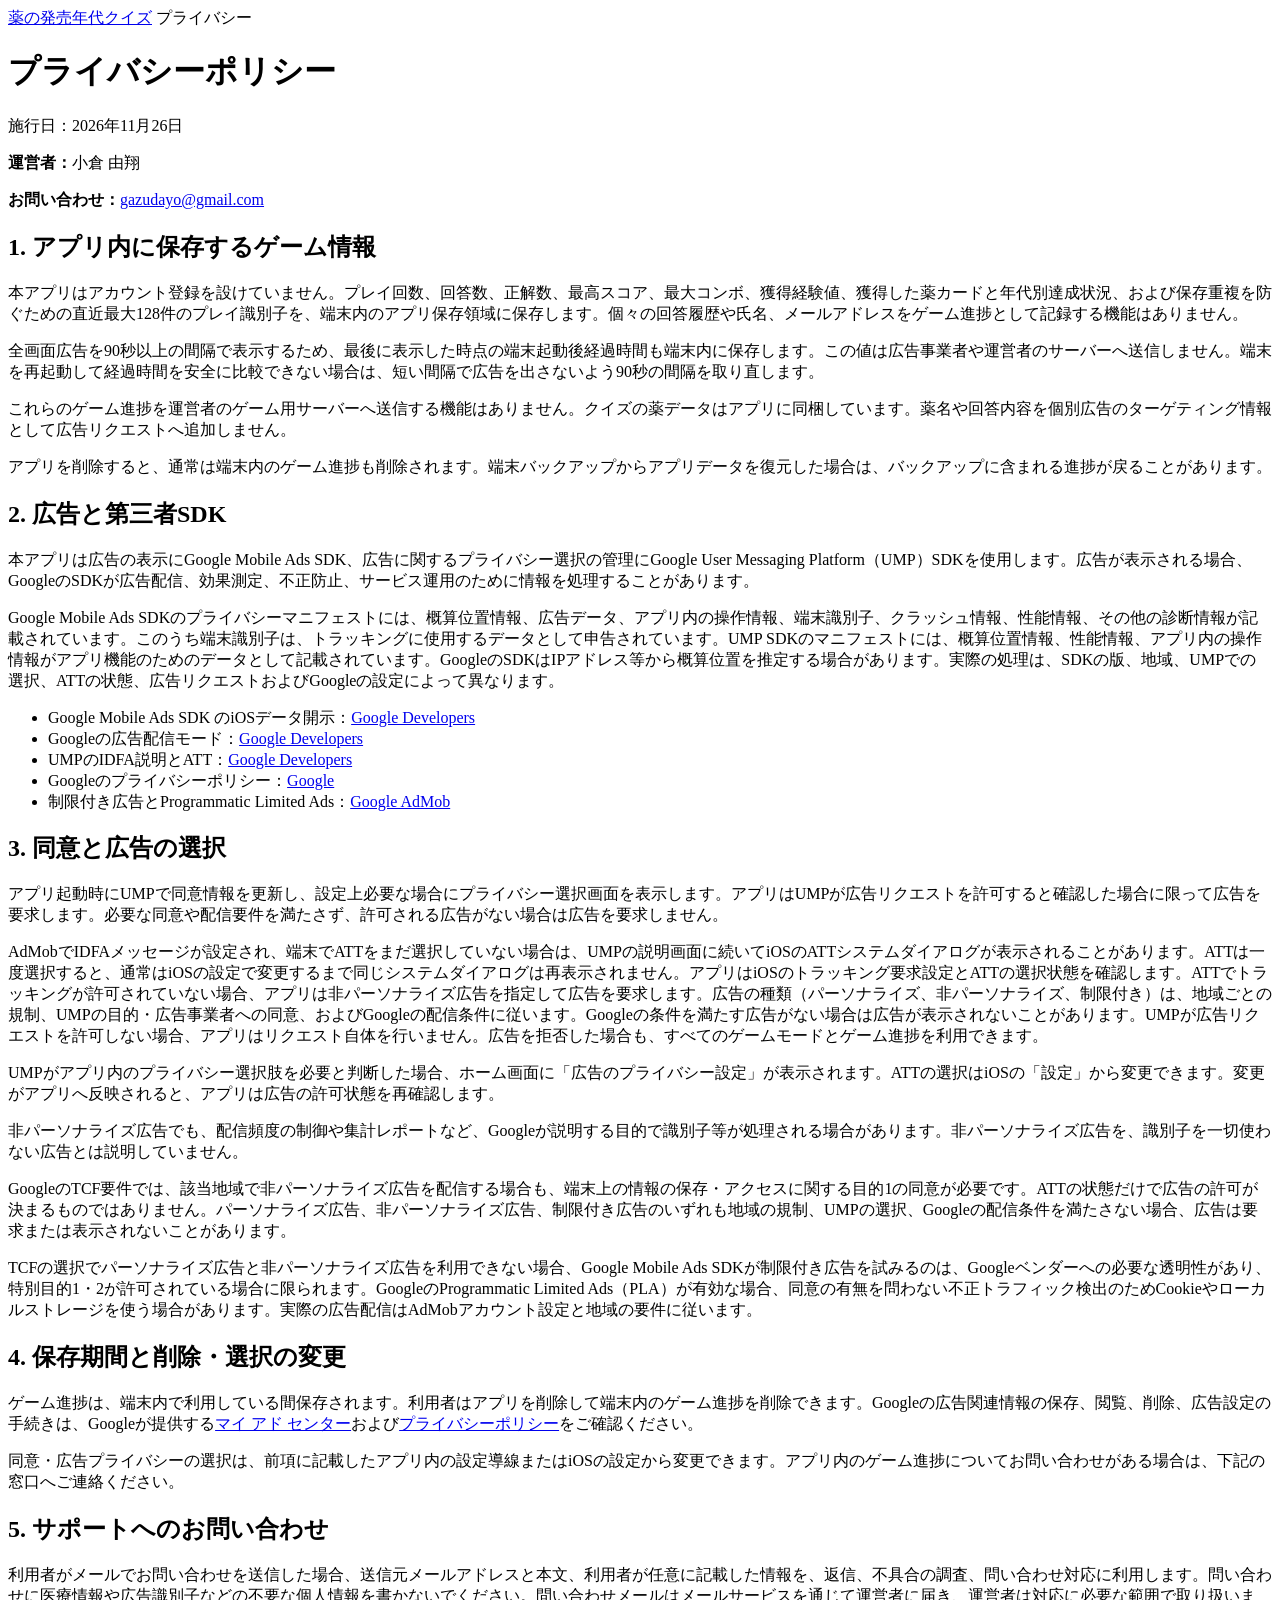
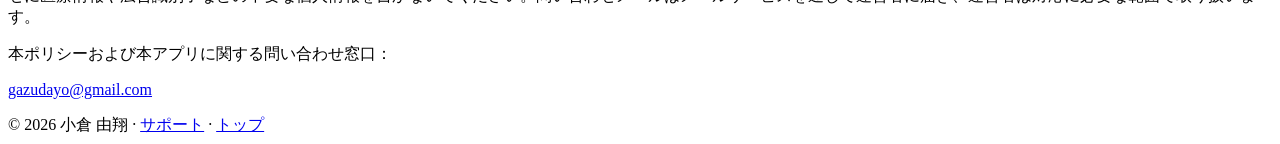
==== drug-history-quiz/privacy/index.html @ 9496713a "Publish Drug History Quiz privacy and support pages" ====
<!doctype html>
<html lang="ja">
<head>
  <meta charset="utf-8">
  <meta name="viewport" content="width=device-width, initial-scale=1">
  <title>プライバシーポリシー — 薬の発売年代クイズ</title>
  <link rel="stylesheet" href="../assets/site.css">
</head>
<body>
  <main class="site-shell">
    <header class="site-header compact">
      <a class="back-link" href="../">薬の発売年代クイズ</a>
      <span class="eyebrow">プライバシー</span>
      <h1>プライバシーポリシー</h1>
      <p>施行日：2026年11月26日</p>
    </header>
    <section class="paper-card facts" aria-label="運営者情報">
      <p><strong>運営者：</strong>小倉 由翔</p>
      <p><strong>お問い合わせ：</strong><a href="mailto:gazudayo@gmail.com">gazudayo@gmail.com</a></p>
    </section>

    <article class="policy-copy">
      <section class="paper-card">
        <h2>1. アプリ内に保存するゲーム情報</h2>
        <p>本アプリはアカウント登録を設けていません。プレイ回数、回答数、正解数、最高スコア、最大コンボ、獲得経験値、獲得した薬カードと年代別達成状況、および保存重複を防ぐための直近最大128件のプレイ識別子を、端末内のアプリ保存領域に保存します。個々の回答履歴や氏名、メールアドレスをゲーム進捗として記録する機能はありません。</p>
        <p>全画面広告を90秒以上の間隔で表示するため、最後に表示した時点の端末起動後経過時間も端末内に保存します。この値は広告事業者や運営者のサーバーへ送信しません。端末を再起動して経過時間を安全に比較できない場合は、短い間隔で広告を出さないよう90秒の間隔を取り直します。</p>
        <p>これらのゲーム進捗を運営者のゲーム用サーバーへ送信する機能はありません。クイズの薬データはアプリに同梱しています。薬名や回答内容を個別広告のターゲティング情報として広告リクエストへ追加しません。</p>
        <p>アプリを削除すると、通常は端末内のゲーム進捗も削除されます。端末バックアップからアプリデータを復元した場合は、バックアップに含まれる進捗が戻ることがあります。</p>
      </section>

      <section class="paper-card">
        <h2>2. 広告と第三者SDK</h2>
        <p>本アプリは広告の表示にGoogle Mobile Ads SDK、広告に関するプライバシー選択の管理にGoogle User Messaging Platform（UMP）SDKを使用します。広告が表示される場合、GoogleのSDKが広告配信、効果測定、不正防止、サービス運用のために情報を処理することがあります。</p>
        <p>Google Mobile Ads SDKのプライバシーマニフェストには、概算位置情報、広告データ、アプリ内の操作情報、端末識別子、クラッシュ情報、性能情報、その他の診断情報が記載されています。このうち端末識別子は、トラッキングに使用するデータとして申告されています。UMP SDKのマニフェストには、概算位置情報、性能情報、アプリ内の操作情報がアプリ機能のためのデータとして記載されています。GoogleのSDKはIPアドレス等から概算位置を推定する場合があります。実際の処理は、SDKの版、地域、UMPでの選択、ATTの状態、広告リクエストおよびGoogleの設定によって異なります。</p>
        <ul>
          <li>Google Mobile Ads SDK のiOSデータ開示：<a href="https://developers.google.com/ad-manager/mobile-ads-sdk/ios/privacy/data-disclosure?hl=ja">Google Developers</a></li>
          <li>Googleの広告配信モード：<a href="https://developers.google.com/admob/flutter/privacy/ad-serving-modes?hl=ja">Google Developers</a></li>
          <li>UMPのIDFA説明とATT：<a href="https://developers.google.com/admob/flutter/privacy/idfa?hl=ja">Google Developers</a></li>
          <li>Googleのプライバシーポリシー：<a href="https://policies.google.com/privacy?hl=ja">Google</a></li>
          <li>制限付き広告とProgrammatic Limited Ads：<a href="https://support.google.com/admob/answer/10105530?hl=en">Google AdMob</a></li>
        </ul>
      </section>

      <section class="paper-card">
        <h2>3. 同意と広告の選択</h2>
        <p>アプリ起動時にUMPで同意情報を更新し、設定上必要な場合にプライバシー選択画面を表示します。アプリはUMPが広告リクエストを許可すると確認した場合に限って広告を要求します。必要な同意や配信要件を満たさず、許可される広告がない場合は広告を要求しません。</p>
        <p>AdMobでIDFAメッセージが設定され、端末でATTをまだ選択していない場合は、UMPの説明画面に続いてiOSのATTシステムダイアログが表示されることがあります。ATTは一度選択すると、通常はiOSの設定で変更するまで同じシステムダイアログは再表示されません。アプリはiOSのトラッキング要求設定とATTの選択状態を確認します。ATTでトラッキングが許可されていない場合、アプリは非パーソナライズ広告を指定して広告を要求します。広告の種類（パーソナライズ、非パーソナライズ、制限付き）は、地域ごとの規制、UMPの目的・広告事業者への同意、およびGoogleの配信条件に従います。Googleの条件を満たす広告がない場合は広告が表示されないことがあります。UMPが広告リクエストを許可しない場合、アプリはリクエスト自体を行いません。広告を拒否した場合も、すべてのゲームモードとゲーム進捗を利用できます。</p>
        <p>UMPがアプリ内のプライバシー選択肢を必要と判断した場合、ホーム画面に「広告のプライバシー設定」が表示されます。ATTの選択はiOSの「設定」から変更できます。変更がアプリへ反映されると、アプリは広告の許可状態を再確認します。</p>
        <p>非パーソナライズ広告でも、配信頻度の制御や集計レポートなど、Googleが説明する目的で識別子等が処理される場合があります。非パーソナライズ広告を、識別子を一切使わない広告とは説明していません。</p>
        <p>GoogleのTCF要件では、該当地域で非パーソナライズ広告を配信する場合も、端末上の情報の保存・アクセスに関する目的1の同意が必要です。ATTの状態だけで広告の許可が決まるものではありません。パーソナライズ広告、非パーソナライズ広告、制限付き広告のいずれも地域の規制、UMPの選択、Googleの配信条件を満たさない場合、広告は要求または表示されないことがあります。</p>
        <p>TCFの選択でパーソナライズ広告と非パーソナライズ広告を利用できない場合、Google Mobile Ads SDKが制限付き広告を試みるのは、Googleベンダーへの必要な透明性があり、特別目的1・2が許可されている場合に限られます。GoogleのProgrammatic Limited Ads（PLA）が有効な場合、同意の有無を問わない不正トラフィック検出のためCookieやローカルストレージを使う場合があります。実際の広告配信はAdMobアカウント設定と地域の要件に従います。</p>
      </section>

      <section class="paper-card">
        <h2>4. 保存期間と削除・選択の変更</h2>
        <p>ゲーム進捗は、端末内で利用している間保存されます。利用者はアプリを削除して端末内のゲーム進捗を削除できます。Googleの広告関連情報の保存、閲覧、削除、広告設定の手続きは、Googleが提供する<a href="https://myadcenter.google.com/">マイ アド センター</a>および<a href="https://policies.google.com/privacy?hl=ja">プライバシーポリシー</a>をご確認ください。</p>
        <p>同意・広告プライバシーの選択は、前項に記載したアプリ内の設定導線またはiOSの設定から変更できます。アプリ内のゲーム進捗についてお問い合わせがある場合は、下記の窓口へご連絡ください。</p>
      </section>

      <section class="paper-card">
        <h2>5. サポートへのお問い合わせ</h2>
        <p>利用者がメールでお問い合わせを送信した場合、送信元メールアドレスと本文、利用者が任意に記載した情報を、返信、不具合の調査、問い合わせ対応に利用します。問い合わせに医療情報や広告識別子などの不要な個人情報を書かないでください。問い合わせメールはメールサービスを通じて運営者に届き、運営者は対応に必要な範囲で取り扱います。</p>
        <p>本ポリシーおよび本アプリに関する問い合わせ窓口：</p>
        <p><a href="mailto:gazudayo@gmail.com">gazudayo@gmail.com</a></p>
      </section>
    </article>
    <footer>© 2026 <span>小倉 由翔</span><span> · </span><a href="../support/">サポート</a><span> · </span><a href="../">トップ</a></footer>
  </main>
</body>
</html>
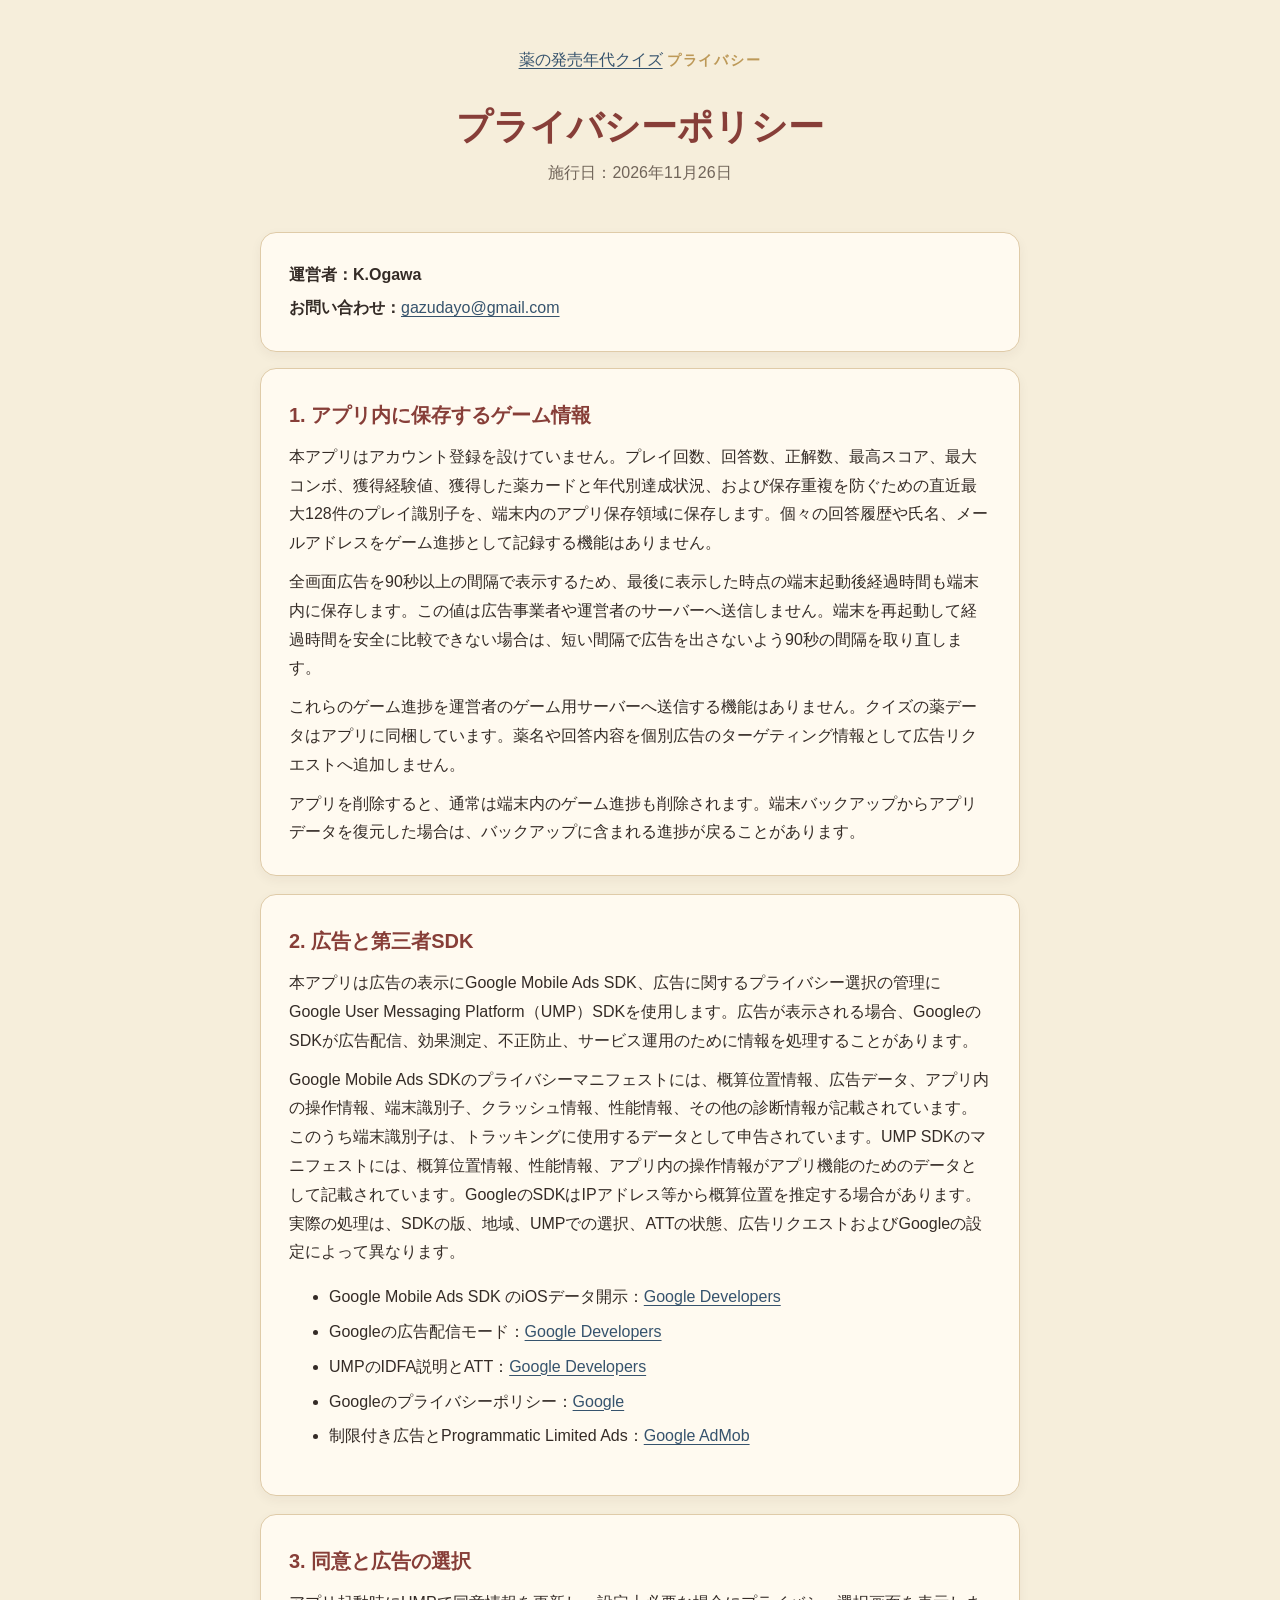
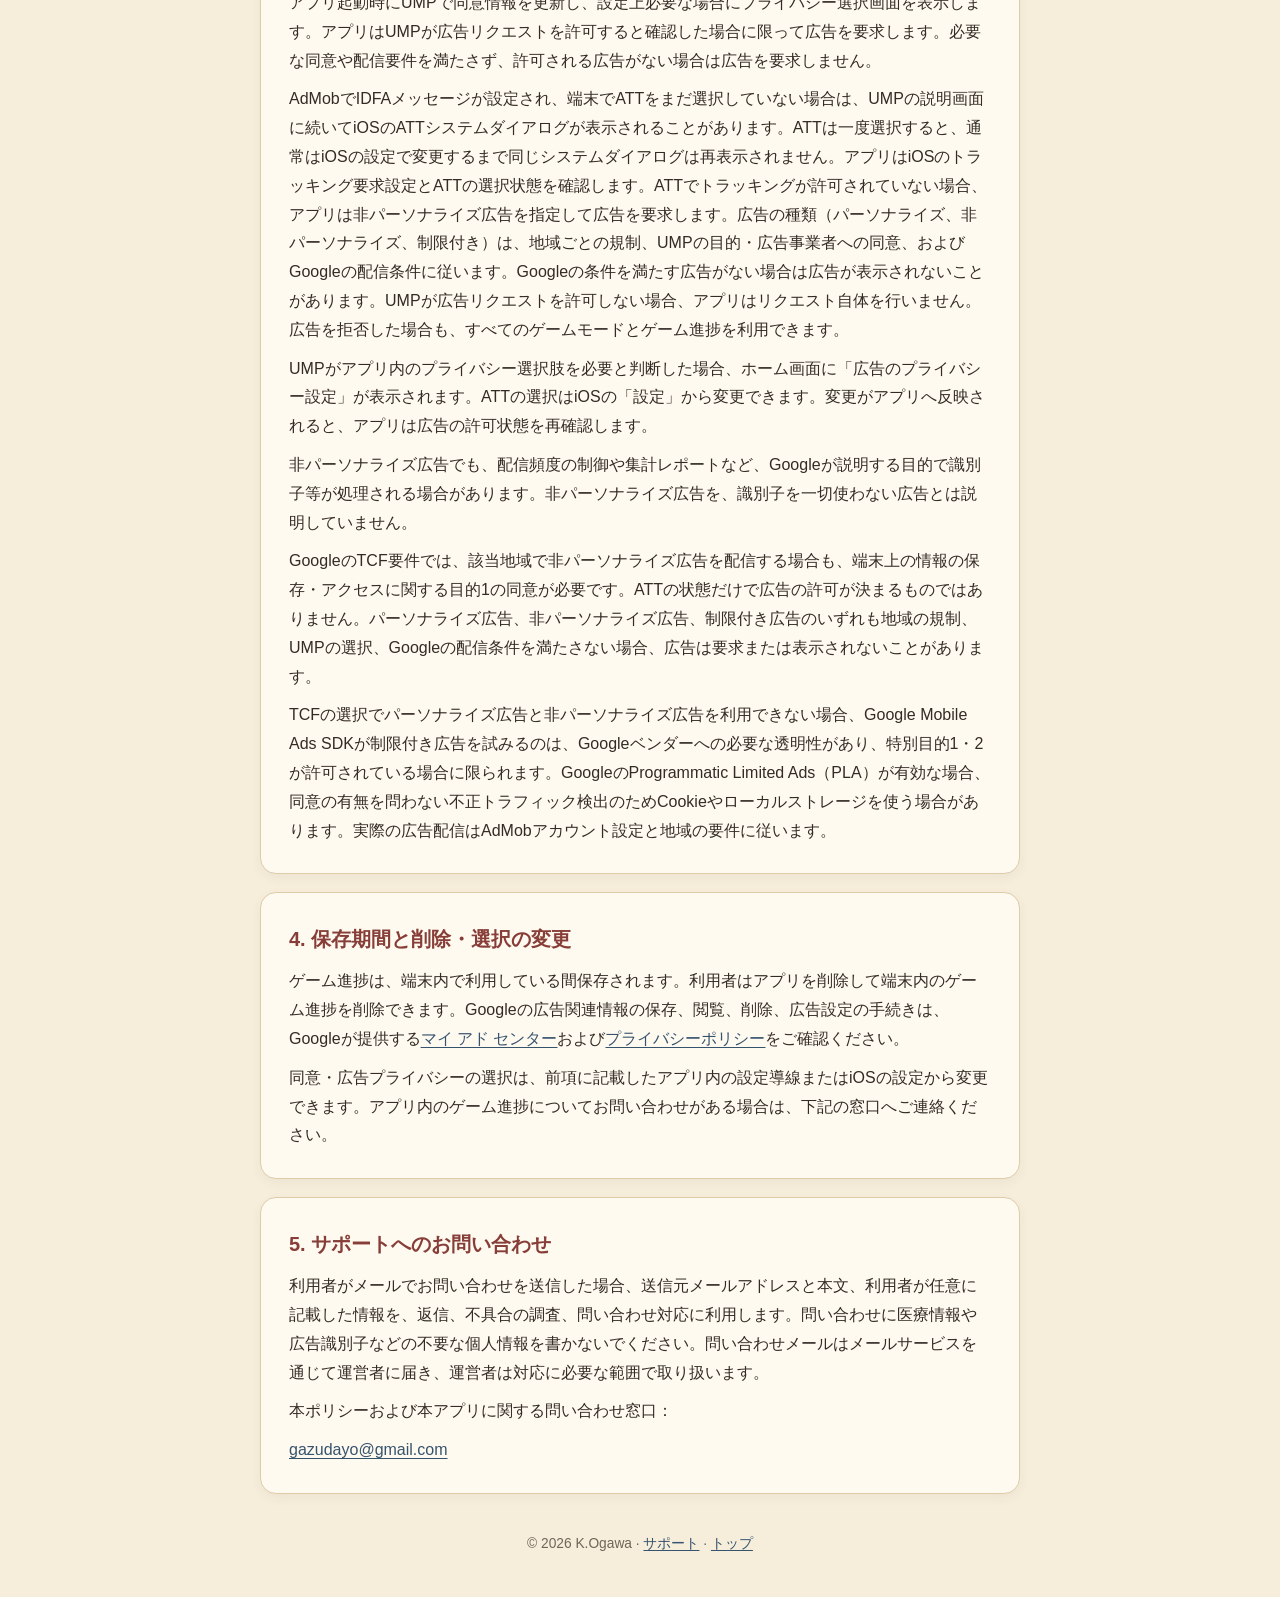
==== commit 3b13dbd8: "Privacy: standardize approved public attribution" ====
--- a/drug-history-quiz/privacy/index.html
+++ b/drug-history-quiz/privacy/index.html
@@ -15,7 +15,7 @@
       <p>施行日：2026年11月26日</p>
     </header>
     <section class="paper-card facts" aria-label="運営者情報">
-      <p><strong>運営者：</strong>小倉 由翔</p>
+      <p><strong>運営者：K.Ogawa</strong></p>
       <p><strong>お問い合わせ：</strong><a href="mailto:gazudayo@gmail.com">gazudayo@gmail.com</a></p>
     </section>
 
@@ -64,7 +64,7 @@
         <p><a href="mailto:gazudayo@gmail.com">gazudayo@gmail.com</a></p>
       </section>
     </article>
-    <footer>© 2026 <span>小倉 由翔</span><span> · </span><a href="../support/">サポート</a><span> · </span><a href="../">トップ</a></footer>
+    <footer>© 2026 K.Ogawa</span><span> · </span><a href="../support/">サポート</a><span> · </span><a href="../">トップ</a></footer>
   </main>
 </body>
 </html>
--- a/drug-history-quiz/assets/site.css
+++ b/drug-history-quiz/assets/site.css
@@ -0,0 +1,69 @@
+:root {
+  color-scheme: light;
+  --paper: #f6eedb;
+  --card: #fffaf0;
+  --ink: #342b26;
+  --muted: #71655a;
+  --burgundy: #873e38;
+  --blue: #36536d;
+  --green: #376453;
+  --gold: #bd9958;
+  --line: #dfcba8;
+}
+
+* { box-sizing: border-box; }
+
+html { background: var(--paper); }
+
+body {
+  margin: 0;
+  color: var(--ink);
+  background: var(--paper);
+  font-family: -apple-system, BlinkMacSystemFont, "Hiragino Kaku Gothic ProN", "Yu Gothic", Meiryo, sans-serif;
+  line-height: 1.8;
+}
+
+a { color: var(--blue); text-underline-offset: .18em; }
+a:hover { color: var(--burgundy); }
+a:focus-visible, summary:focus-visible { outline: 3px solid var(--gold); outline-offset: 3px; }
+
+.site-shell { width: min(100% - 32px, 760px); margin: 0 auto; padding: 24px 0 40px; }
+.site-header { padding: 36px 16px 28px; text-align: center; }
+.site-header.compact { padding-top: 22px; }
+.site-header h1 { margin: 8px 0; color: var(--burgundy); font-size: clamp(1.65rem, 6vw, 2.25rem); line-height: 1.35; }
+.site-header p { margin: 8px 0 0; color: var(--muted); }
+.eyebrow { color: var(--gold); font-size: .9rem; font-weight: 700; letter-spacing: .12em; }
+.back-link { display: inline-block; margin-bottom: 20px; }
+.paper-card { margin: 16px 0; padding: clamp(18px, 4vw, 28px); border: 1px solid var(--line); border-radius: 16px; background: var(--card); box-shadow: 0 4px 12px rgb(52 43 38 / 5%); }
+.paper-card h2 { margin: 0 0 12px; color: var(--burgundy); font-size: 1.25rem; }
+.paper-card p:first-of-type { margin-top: 0; }
+.paper-card p:last-child { margin-bottom: 0; }
+.paper-card li + li { margin-top: 6px; }
+.link-card { margin-inline: auto; }
+.page-link { display: grid; grid-template-columns: 42px 1fr 18px; align-items: center; gap: 12px; padding: 14px 6px; color: var(--ink); text-decoration: none; }
+.page-link + .page-link { border-top: 1px solid var(--line); }
+.page-link strong, .page-link small { display: block; }
+.page-link strong { color: var(--blue); font-size: 1.08rem; }
+.page-link small { color: var(--muted); }
+.link-icon { display: grid; width: 38px; height: 38px; place-items: center; border-radius: 50%; color: white; background: var(--green); font-size: 1.25rem; }
+.chevron { color: var(--burgundy); font-size: 1.8rem; }
+.facts p { margin: 4px 0; overflow-wrap: anywhere; }
+.policy-copy section + section { margin-top: 18px; }
+.policy-copy h2 { margin-bottom: 10px; }
+.policy-copy p { margin: 10px 0; }
+.policy-copy li { margin: 6px 0; }
+.contact-placeholder { color: var(--burgundy); font-weight: 700; overflow-wrap: anywhere; }
+.small-note { color: var(--muted); font-size: .92rem; }
+details { padding: 12px 0; border-top: 1px solid var(--line); }
+details:last-child { border-bottom: 1px solid var(--line); }
+summary { color: var(--blue); font-weight: 700; cursor: pointer; }
+summary + p { margin-bottom: 0; }
+.policy-shortcut { padding: 12px; text-align: center; }
+footer { padding: 22px 8px 0; color: var(--muted); text-align: center; font-size: .86rem; }
+
+@media (max-width: 480px) {
+  .site-shell { width: min(100% - 22px, 760px); padding-top: 12px; }
+  .site-header { padding-top: 24px; }
+  .page-link { grid-template-columns: 36px 1fr 16px; gap: 8px; }
+  .link-icon { width: 32px; height: 32px; }
+}
